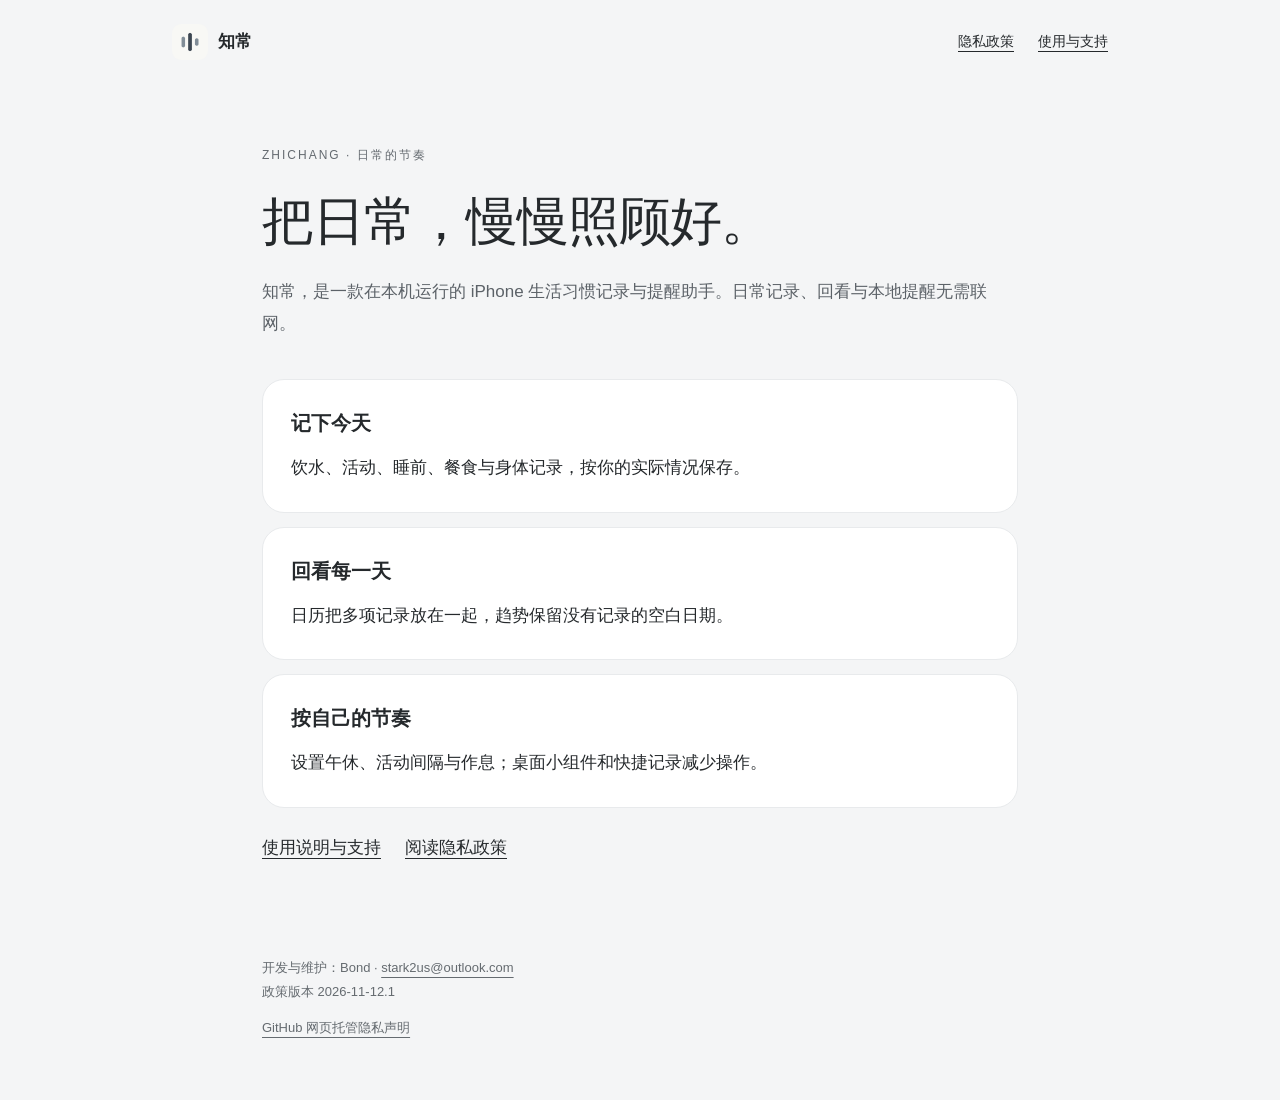
==== index.html @ 6c2a810d "Publish Zhichang privacy policy and support pages" ====
<!doctype html><html lang="zh-Hans"><head><meta charset="utf-8"><meta name="viewport" content="width=device-width,initial-scale=1"><meta name="referrer" content="no-referrer"><meta name="robots" content="noindex,follow"><meta http-equiv="Content-Security-Policy" content="default-src 'none'; style-src 'self'; img-src 'self'; base-uri 'none'; form-action 'none'"><title>把日常，慢慢照顾好。 · 知常</title><link rel="icon" type="image/png" href="app-icon.png"><link rel="stylesheet" href="style.css"></head><body><a class="skip" href="#main">跳到正文</a><header><a class="brand" href="index.html"><img alt="" src="app-icon.png" width="36" height="36">知常</a><nav aria-label="网站导航"><a href="privacy.html">隐私政策</a><a href="support.html">使用与支持</a></nav></header><main id="main"><p class="eyebrow">ZHICHANG · 日常的节奏</p><h1>把日常，慢慢照顾好。</h1><p class="lead">知常，是一款在本机运行的 iPhone 生活习惯记录与提醒助手。日常记录、回看与本地提醒无需联网。</p><div class="cards"><section><h2>记下今天</h2><p>饮水、活动、睡前、餐食与身体记录，按你的实际情况保存。</p></section><section><h2>回看每一天</h2><p>日历把多项记录放在一起，趋势保留没有记录的空白日期。</p></section><section><h2>按自己的节奏</h2><p>设置午休、活动间隔与作息；桌面小组件和快捷记录减少操作。</p></section></div><div class="actions"><a href="support.html">使用说明与支持</a><a href="privacy.html">阅读隐私政策</a></div></main><footer>开发与维护：Bond · <a href="mailto:stark2us@outlook.com">stark2us@outlook.com</a><p>政策版本 2026-11-12.1</p><p><a href="https://docs.github.com/en/site-policy/privacy-policies/github-general-privacy-statement">GitHub 网页托管隐私声明</a></p></footer></body></html>
---- style.css ----
*{box-sizing:border-box}html{color-scheme:light;scroll-behavior:smooth}body{margin:0;background:#f4f5f6;color:#25292c;font:17px/1.85 -apple-system,BlinkMacSystemFont,"PingFang SC","Microsoft YaHei",sans-serif}a{color:inherit;text-underline-offset:5px}header,main,footer{max-width:1000px;margin:auto;padding:24px 32px}header{display:flex;justify-content:space-between;align-items:center;gap:18px;flex-wrap:wrap}.brand{display:flex;gap:10px;align-items:center;font-weight:600;text-decoration:none}.brand img{border-radius:9px}nav{display:flex;gap:24px;font-size:14px}main{max-width:820px;padding-top:60px}.eyebrow{font-size:12px;letter-spacing:2px;color:#646a70}h1{font-size:clamp(32px,6vw,52px);font-weight:500;line-height:1.35;letter-spacing:-1px;margin:20px 0}.lead{color:#5c6268;margin-bottom:40px}.summary,section{background:white;border:1px solid #e8eaec;border-radius:22px;padding:28px;margin:20px 0}h2{font-size:20px;line-height:1.5;font-weight:600;margin:0 0 14px}p{overflow-wrap:anywhere;margin:0 0 12px}section p:last-child{margin-bottom:0}.summary{border-left:4px solid #858e94}.cards{display:grid;gap:14px}.cards section{margin:0}.actions{display:flex;flex-wrap:wrap;gap:24px;padding:24px 0}footer{max-width:820px;font-size:13px;color:#656b70;padding-top:45px;padding-bottom:48px}.skip{position:absolute;top:-100px;background:white;padding:10px}.skip:focus{top:10px}a:focus-visible{outline:3px solid #3174b8;outline-offset:5px}@media(max-width:520px){header,main,footer{padding-left:22px;padding-right:22px}main{padding-top:28px}section,.summary{padding:22px}nav{gap:18px}}@media(prefers-reduced-motion:reduce){html{scroll-behavior:auto}}
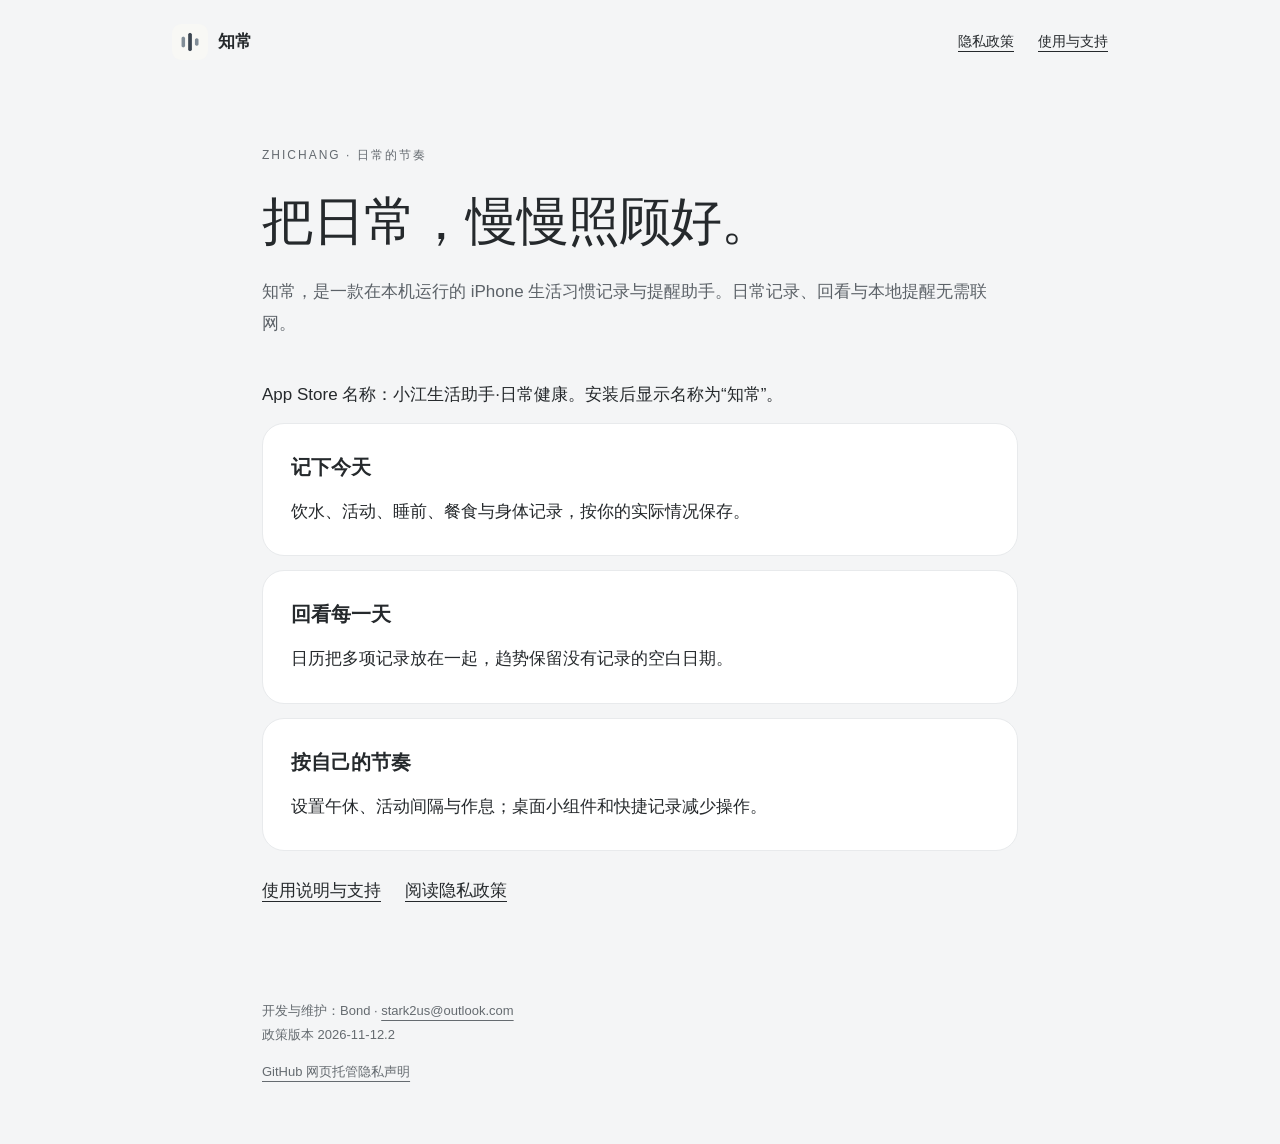
==== commit b0c96464: "Clarify App Store name in privacy and support pages" ====
--- a/index.html
+++ b/index.html
@@ -1 +1 @@
-<!doctype html><html lang="zh-Hans"><head><meta charset="utf-8"><meta name="viewport" content="width=device-width,initial-scale=1"><meta name="referrer" content="no-referrer"><meta name="robots" content="noindex,follow"><meta http-equiv="Content-Security-Policy" content="default-src 'none'; style-src 'self'; img-src 'self'; base-uri 'none'; form-action 'none'"><title>把日常，慢慢照顾好。 · 知常</title><link rel="icon" type="image/png" href="app-icon.png"><link rel="stylesheet" href="style.css"></head><body><a class="skip" href="#main">跳到正文</a><header><a class="brand" href="index.html"><img alt="" src="app-icon.png" width="36" height="36">知常</a><nav aria-label="网站导航"><a href="privacy.html">隐私政策</a><a href="support.html">使用与支持</a></nav></header><main id="main"><p class="eyebrow">ZHICHANG · 日常的节奏</p><h1>把日常，慢慢照顾好。</h1><p class="lead">知常，是一款在本机运行的 iPhone 生活习惯记录与提醒助手。日常记录、回看与本地提醒无需联网。</p><div class="cards"><section><h2>记下今天</h2><p>饮水、活动、睡前、餐食与身体记录，按你的实际情况保存。</p></section><section><h2>回看每一天</h2><p>日历把多项记录放在一起，趋势保留没有记录的空白日期。</p></section><section><h2>按自己的节奏</h2><p>设置午休、活动间隔与作息；桌面小组件和快捷记录减少操作。</p></section></div><div class="actions"><a href="support.html">使用说明与支持</a><a href="privacy.html">阅读隐私政策</a></div></main><footer>开发与维护：Bond · <a href="mailto:stark2us@outlook.com">stark2us@outlook.com</a><p>政策版本 2026-11-12.1</p><p><a href="https://docs.github.com/en/site-policy/privacy-policies/github-general-privacy-statement">GitHub 网页托管隐私声明</a></p></footer></body></html>+<!doctype html><html lang="zh-Hans"><head><meta charset="utf-8"><meta name="viewport" content="width=device-width,initial-scale=1"><meta name="referrer" content="no-referrer"><meta name="robots" content="noindex,follow"><meta http-equiv="Content-Security-Policy" content="default-src 'none'; style-src 'self'; img-src 'self'; base-uri 'none'; form-action 'none'"><title>把日常，慢慢照顾好。 · 知常</title><link rel="icon" type="image/png" href="app-icon.png"><link rel="stylesheet" href="style.css"></head><body><a class="skip" href="#main">跳到正文</a><header><a class="brand" href="index.html"><img alt="" src="app-icon.png" width="36" height="36">知常</a><nav aria-label="网站导航"><a href="privacy.html">隐私政策</a><a href="support.html">使用与支持</a></nav></header><main id="main"><p class="eyebrow">ZHICHANG · 日常的节奏</p><h1>把日常，慢慢照顾好。</h1><p class="lead">知常，是一款在本机运行的 iPhone 生活习惯记录与提醒助手。日常记录、回看与本地提醒无需联网。</p><p>App Store 名称：小江生活助手·日常健康。安装后显示名称为“知常”。</p><div class="cards"><section><h2>记下今天</h2><p>饮水、活动、睡前、餐食与身体记录，按你的实际情况保存。</p></section><section><h2>回看每一天</h2><p>日历把多项记录放在一起，趋势保留没有记录的空白日期。</p></section><section><h2>按自己的节奏</h2><p>设置午休、活动间隔与作息；桌面小组件和快捷记录减少操作。</p></section></div><div class="actions"><a href="support.html">使用说明与支持</a><a href="privacy.html">阅读隐私政策</a></div></main><footer>开发与维护：Bond · <a href="mailto:stark2us@outlook.com">stark2us@outlook.com</a><p>政策版本 2026-11-12.2</p><p><a href="https://docs.github.com/en/site-policy/privacy-policies/github-general-privacy-statement">GitHub 网页托管隐私声明</a></p></footer></body></html>
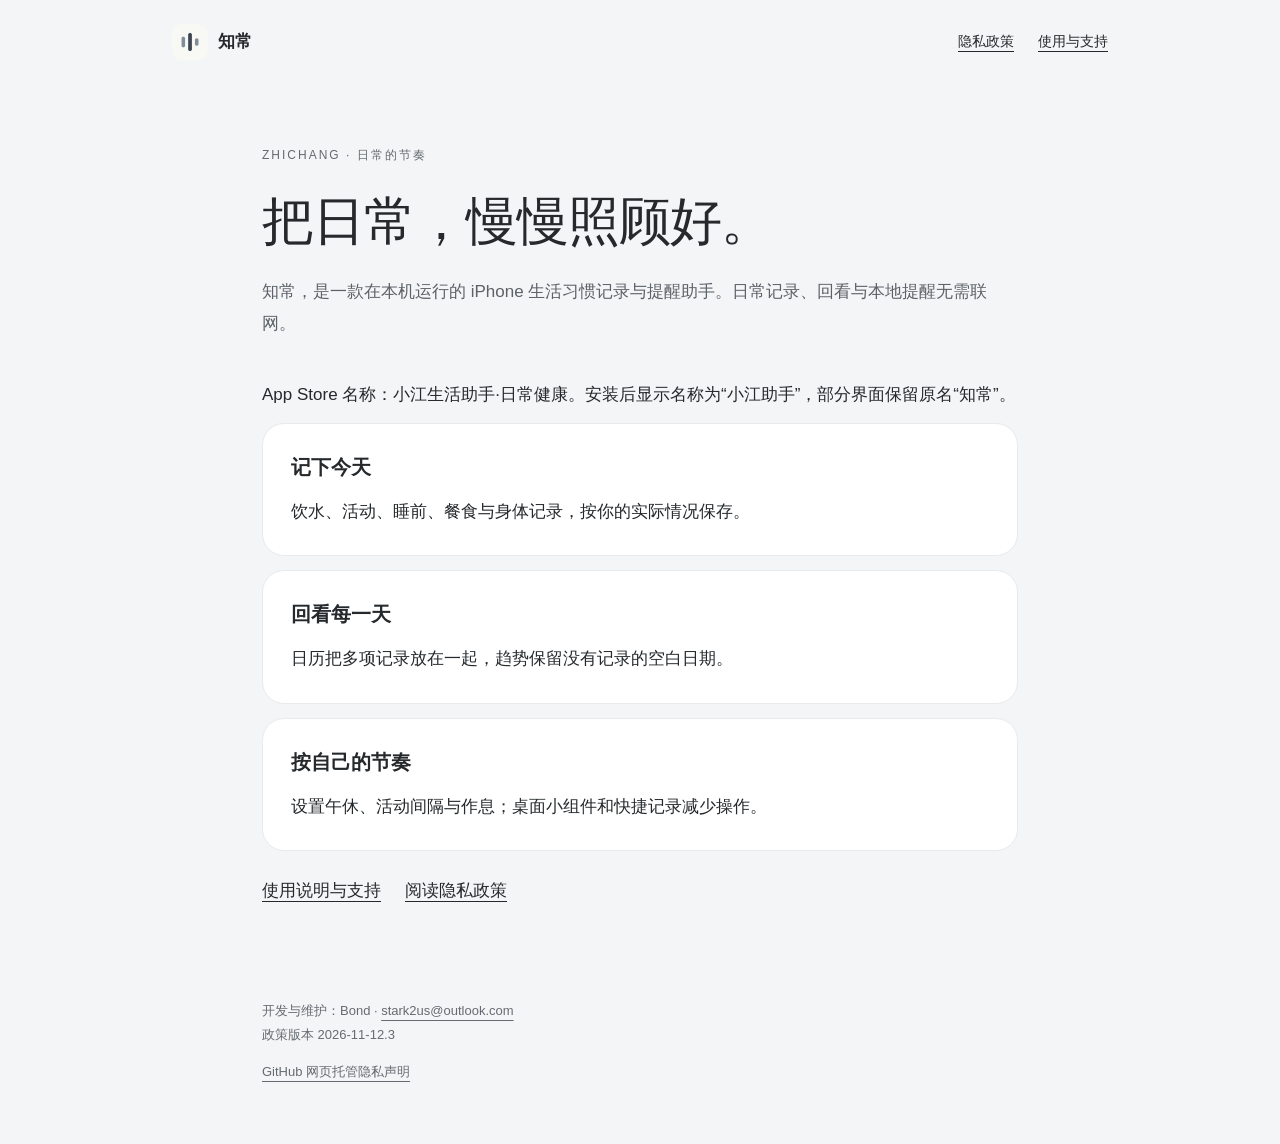
==== commit df288ea9: "Clarify installed app name as 小江助手" ====
--- a/index.html
+++ b/index.html
@@ -1 +1 @@
-<!doctype html><html lang="zh-Hans"><head><meta charset="utf-8"><meta name="viewport" content="width=device-width,initial-scale=1"><meta name="referrer" content="no-referrer"><meta name="robots" content="noindex,follow"><meta http-equiv="Content-Security-Policy" content="default-src 'none'; style-src 'self'; img-src 'self'; base-uri 'none'; form-action 'none'"><title>把日常，慢慢照顾好。 · 知常</title><link rel="icon" type="image/png" href="app-icon.png"><link rel="stylesheet" href="style.css"></head><body><a class="skip" href="#main">跳到正文</a><header><a class="brand" href="index.html"><img alt="" src="app-icon.png" width="36" height="36">知常</a><nav aria-label="网站导航"><a href="privacy.html">隐私政策</a><a href="support.html">使用与支持</a></nav></header><main id="main"><p class="eyebrow">ZHICHANG · 日常的节奏</p><h1>把日常，慢慢照顾好。</h1><p class="lead">知常，是一款在本机运行的 iPhone 生活习惯记录与提醒助手。日常记录、回看与本地提醒无需联网。</p><p>App Store 名称：小江生活助手·日常健康。安装后显示名称为“知常”。</p><div class="cards"><section><h2>记下今天</h2><p>饮水、活动、睡前、餐食与身体记录，按你的实际情况保存。</p></section><section><h2>回看每一天</h2><p>日历把多项记录放在一起，趋势保留没有记录的空白日期。</p></section><section><h2>按自己的节奏</h2><p>设置午休、活动间隔与作息；桌面小组件和快捷记录减少操作。</p></section></div><div class="actions"><a href="support.html">使用说明与支持</a><a href="privacy.html">阅读隐私政策</a></div></main><footer>开发与维护：Bond · <a href="mailto:stark2us@outlook.com">stark2us@outlook.com</a><p>政策版本 2026-11-12.2</p><p><a href="https://docs.github.com/en/site-policy/privacy-policies/github-general-privacy-statement">GitHub 网页托管隐私声明</a></p></footer></body></html>+<!doctype html><html lang="zh-Hans"><head><meta charset="utf-8"><meta name="viewport" content="width=device-width,initial-scale=1"><meta name="referrer" content="no-referrer"><meta name="robots" content="noindex,follow"><meta http-equiv="Content-Security-Policy" content="default-src 'none'; style-src 'self'; img-src 'self'; base-uri 'none'; form-action 'none'"><title>把日常，慢慢照顾好。 · 知常</title><link rel="icon" type="image/png" href="app-icon.png"><link rel="stylesheet" href="style.css"></head><body><a class="skip" href="#main">跳到正文</a><header><a class="brand" href="index.html"><img alt="" src="app-icon.png" width="36" height="36">知常</a><nav aria-label="网站导航"><a href="privacy.html">隐私政策</a><a href="support.html">使用与支持</a></nav></header><main id="main"><p class="eyebrow">ZHICHANG · 日常的节奏</p><h1>把日常，慢慢照顾好。</h1><p class="lead">知常，是一款在本机运行的 iPhone 生活习惯记录与提醒助手。日常记录、回看与本地提醒无需联网。</p><p>App Store 名称：小江生活助手·日常健康。安装后显示名称为“小江助手”，部分界面保留原名“知常”。</p><div class="cards"><section><h2>记下今天</h2><p>饮水、活动、睡前、餐食与身体记录，按你的实际情况保存。</p></section><section><h2>回看每一天</h2><p>日历把多项记录放在一起，趋势保留没有记录的空白日期。</p></section><section><h2>按自己的节奏</h2><p>设置午休、活动间隔与作息；桌面小组件和快捷记录减少操作。</p></section></div><div class="actions"><a href="support.html">使用说明与支持</a><a href="privacy.html">阅读隐私政策</a></div></main><footer>开发与维护：Bond · <a href="mailto:stark2us@outlook.com">stark2us@outlook.com</a><p>政策版本 2026-11-12.3</p><p><a href="https://docs.github.com/en/site-policy/privacy-policies/github-general-privacy-statement">GitHub 网页托管隐私声明</a></p></footer></body></html>
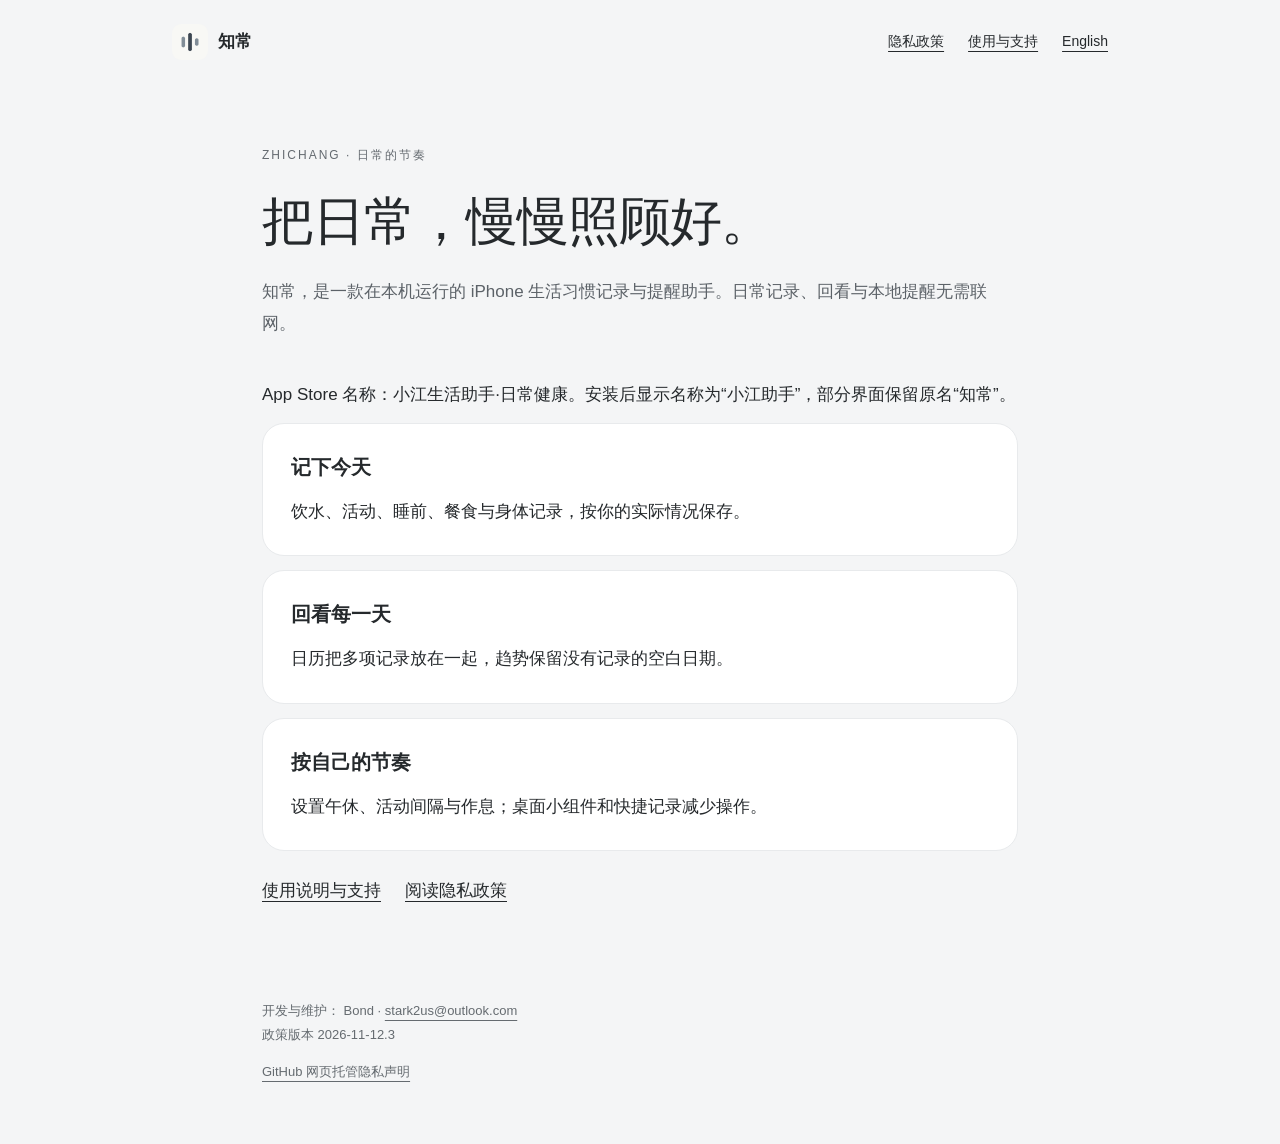
==== commit 31625933: "Add English privacy and support pages with language navigation" ====
--- a/index.html
+++ b/index.html
@@ -1 +1 @@
-<!doctype html><html lang="zh-Hans"><head><meta charset="utf-8"><meta name="viewport" content="width=device-width,initial-scale=1"><meta name="referrer" content="no-referrer"><meta name="robots" content="noindex,follow"><meta http-equiv="Content-Security-Policy" content="default-src 'none'; style-src 'self'; img-src 'self'; base-uri 'none'; form-action 'none'"><title>把日常，慢慢照顾好。 · 知常</title><link rel="icon" type="image/png" href="app-icon.png"><link rel="stylesheet" href="style.css"></head><body><a class="skip" href="#main">跳到正文</a><header><a class="brand" href="index.html"><img alt="" src="app-icon.png" width="36" height="36">知常</a><nav aria-label="网站导航"><a href="privacy.html">隐私政策</a><a href="support.html">使用与支持</a></nav></header><main id="main"><p class="eyebrow">ZHICHANG · 日常的节奏</p><h1>把日常，慢慢照顾好。</h1><p class="lead">知常，是一款在本机运行的 iPhone 生活习惯记录与提醒助手。日常记录、回看与本地提醒无需联网。</p><p>App Store 名称：小江生活助手·日常健康。安装后显示名称为“小江助手”，部分界面保留原名“知常”。</p><div class="cards"><section><h2>记下今天</h2><p>饮水、活动、睡前、餐食与身体记录，按你的实际情况保存。</p></section><section><h2>回看每一天</h2><p>日历把多项记录放在一起，趋势保留没有记录的空白日期。</p></section><section><h2>按自己的节奏</h2><p>设置午休、活动间隔与作息；桌面小组件和快捷记录减少操作。</p></section></div><div class="actions"><a href="support.html">使用说明与支持</a><a href="privacy.html">阅读隐私政策</a></div></main><footer>开发与维护：Bond · <a href="mailto:stark2us@outlook.com">stark2us@outlook.com</a><p>政策版本 2026-11-12.3</p><p><a href="https://docs.github.com/en/site-policy/privacy-policies/github-general-privacy-statement">GitHub 网页托管隐私声明</a></p></footer></body></html>+<!doctype html><html lang="zh-Hans"><head><meta charset="utf-8"><meta name="viewport" content="width=device-width,initial-scale=1"><meta name="referrer" content="no-referrer"><meta name="robots" content="noindex,follow"><meta http-equiv="Content-Security-Policy" content="default-src 'none'; style-src 'self'; img-src 'self'; base-uri 'none'; form-action 'none'"><title>把日常，慢慢照顾好。 · 知常</title><link rel="alternate" hreflang="en" href="en/index.html"><link rel="icon" type="image/png" href="app-icon.png"><link rel="stylesheet" href="style.css"></head><body><a class="skip" href="#main">跳到正文</a><header><a class="brand" href="index.html"><img alt="" src="app-icon.png" width="36" height="36">知常</a><nav aria-label="网站导航"><a href="privacy.html">隐私政策</a><a href="support.html">使用与支持</a><a href="en/index.html" lang="en" hreflang="en">English</a></nav></header><main id="main"><p class="eyebrow">ZHICHANG · 日常的节奏</p><h1>把日常，慢慢照顾好。</h1><p class="lead">知常，是一款在本机运行的 iPhone 生活习惯记录与提醒助手。日常记录、回看与本地提醒无需联网。</p><p>App Store 名称：小江生活助手·日常健康。安装后显示名称为“小江助手”，部分界面保留原名“知常”。</p><div class="cards"><section><h2>记下今天</h2><p>饮水、活动、睡前、餐食与身体记录，按你的实际情况保存。</p></section><section><h2>回看每一天</h2><p>日历把多项记录放在一起，趋势保留没有记录的空白日期。</p></section><section><h2>按自己的节奏</h2><p>设置午休、活动间隔与作息；桌面小组件和快捷记录减少操作。</p></section></div><div class="actions"><a href="support.html">使用说明与支持</a><a href="privacy.html">阅读隐私政策</a></div></main><footer>开发与维护： Bond · <a href="mailto:stark2us@outlook.com">stark2us@outlook.com</a><p>政策版本 2026-11-12.3</p><p><a href="https://docs.github.com/en/site-policy/privacy-policies/github-general-privacy-statement">GitHub 网页托管隐私声明</a></p></footer></body></html>
